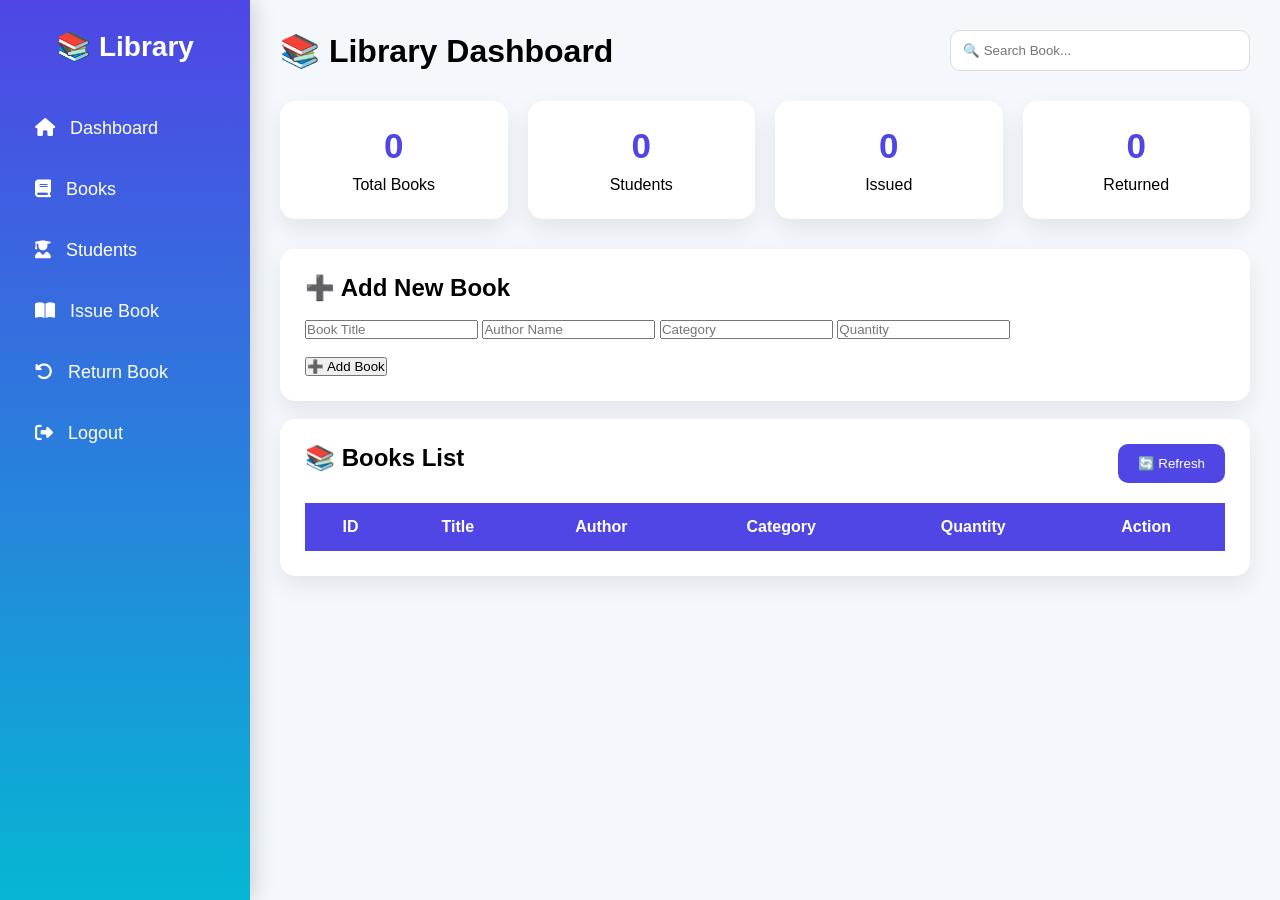
==== Library-Management-System/frontend/index.html @ 8e954e3c "Add files via upload" ====
<!DOCTYPE html>
<html lang="en">

<head>

    <meta charset="UTF-8">
    <meta name="viewport" content="width=device-width, initial-scale=1.0">

    <title>Library Management System</title>

    <link rel="stylesheet" href="style.css">

    <link 
    href="https://cdnjs.cloudflare.com/ajax/libs/font-awesome/6.5.1/css/all.min.css" 
    rel="stylesheet">

</head>


<body>


<!-- Sidebar -->

<div class="sidebar">

    <h2>📚 Library</h2>


    <ul>

        <li>
            <i class="fa-solid fa-house"></i>
            Dashboard
        </li>


        <li>
            <i class="fa-solid fa-book"></i>
            Books
        </li>


        <li>
            <i class="fa-solid fa-user-graduate"></i>
            Students
        </li>


        <li>
            <i class="fa-solid fa-book-open"></i>
            Issue Book
        </li>


        <li>
            <i class="fa-solid fa-rotate-left"></i>
            Return Book
        </li>


        <li>
            <i class="fa-solid fa-right-from-bracket"></i>
            Logout
        </li>


    </ul>


</div>




<!-- Main Content -->

<div class="main">


    <!-- Top Bar -->

    <div class="topbar">


        <h1>
            📚 Library Dashboard
        </h1>


        <input
        type="text"
        id="search"
        placeholder="🔍 Search Book..."
        onkeyup="searchBook()">


    </div>




    <!-- Cards -->

    <div class="cards">


        <div class="card">

            <h2 id="totalBooks">
                0
            </h2>

            <p>
                Total Books
            </p>

        </div>



        <div class="card">

            <h2>
                0
            </h2>

            <p>
                Students
            </p>

        </div>




        <div class="card">

            <h2>
                0
            </h2>

            <p>
                Issued
            </p>

        </div>




        <div class="card">

            <h2>
                0
            </h2>

            <p>
                Returned
            </p>

        </div>


    </div>





    <!-- Add Book Section -->


    <div class="table-box">


        <h2>
            ➕ Add New Book
        </h2>



        <br>


        <input 
        type="text"
        id="title"
        placeholder="Book Title">



        <input 
        type="text"
        id="author"
        placeholder="Author Name">



        <input 
        type="text"
        id="category"
        placeholder="Category">



        <input 
        type="number"
        id="quantity"
        placeholder="Quantity">



        <br><br>



        <button onclick="addBook()">

            ➕ Add Book

        </button>



    </div>




    <br>



    <!-- Books Table -->


    <div class="table-box">


        <div class="table-header">


            <h2>
                📚 Books List
            </h2>



            <button onclick="loadBooks()">

                🔄 Refresh

            </button>



        </div>





        <table>


            <thead>


                <tr>


                    <th>
                        ID
                    </th>


                    <th>
                        Title
                    </th>


                    <th>
                        Author
                    </th>


                    <th>
                        Category
                    </th>


                    <th>
                        Quantity
                    </th>


                    <th>
                        Action
                    </th>


                </tr>


            </thead>




            <tbody id="bookTable">


            </tbody>




        </table>



    </div>



</div>





<script src="./app.js"></script>


</body>


</html>
---- Library-Management-System/frontend/style.css ----
*{
margin:0;
padding:0;
box-sizing:border-box;
font-family:'Segoe UI',sans-serif;
}

body{
display:flex;
background:#f4f7fc;
min-height:100vh;
}

/* Sidebar */

.sidebar{

width:250px;

background:linear-gradient(180deg,#4f46e5,#06b6d4);

color:white;

padding:30px 20px;

position:fixed;

height:100vh;

box-shadow:5px 0 20px rgba(0,0,0,.15);

}

.sidebar h2{

text-align:center;

margin-bottom:40px;

font-size:28px;

}

.sidebar ul{

list-style:none;

}

.sidebar li{

padding:15px;

margin-bottom:10px;

border-radius:10px;

cursor:pointer;

transition:.3s;

font-size:18px;

}

.sidebar li:hover{

background:rgba(255,255,255,.2);

transform:translateX(8px);

}

.sidebar i{

margin-right:10px;

}

/* Main */

.main{

margin-left:250px;

width:100%;

padding:30px;

}

/* Top Bar */

.topbar{

display:flex;

justify-content:space-between;

align-items:center;

margin-bottom:30px;

}

.topbar input{

width:300px;

padding:12px;

border-radius:10px;

border:1px solid #ddd;

outline:none;

}

/* Cards */

.cards{

display:grid;

grid-template-columns:repeat(4,1fr);

gap:20px;

margin-bottom:30px;

}

.card{

background:white;

padding:25px;

border-radius:15px;

box-shadow:0 10px 25px rgba(0,0,0,.08);

transition:.3s;

text-align:center;

}

.card:hover{

transform:translateY(-8px);

}

.card h2{

font-size:35px;

color:#4f46e5;

margin-bottom:10px;

}

/* Table */

.table-box{

background:white;

padding:25px;

border-radius:15px;

box-shadow:0 10px 25px rgba(0,0,0,.08);

}

.table-header{

display:flex;

justify-content:space-between;

margin-bottom:20px;

}

.table-header button{

background:#4f46e5;

color:white;

border:none;

padding:12px 20px;

border-radius:10px;

cursor:pointer;

transition:.3s;

}

.table-header button:hover{

background:#3730a3;

}

table{

width:100%;

border-collapse:collapse;

}

table th{

background:#4f46e5;

color:white;

padding:15px;

}

table td{

padding:15px;

border-bottom:1px solid #ddd;

text-align:center;

}

.edit{

background:#0ea5e9;

color:white;

border:none;

padding:8px 12px;

border-radius:6px;

cursor:pointer;

margin-right:5px;

}

.delete{

background:#ef4444;

color:white;

border:none;

padding:8px 12px;

border-radius:6px;

cursor:pointer;

}

/* Responsive */

@media(max-width:900px){

.sidebar{

width:80px;

}

.sidebar h2{

font-size:18px;

}

.sidebar li{

font-size:0;

}

.sidebar li i{

font-size:20px;

}

.main{

margin-left:80px;

}

.cards{

grid-template-columns:repeat(2,1fr);

}

}

@media(max-width:600px){

.cards{

grid-template-columns:1fr;

}

.topbar{

flex-direction:column;

gap:15px;

}

.topbar input{

width:100%;

}

}
/* ================= MODAL ================= */

.modal{

display:none;

position:fixed;

left:0;

top:0;

width:100%;

height:100%;

background:rgba(0,0,0,.6);

justify-content:center;

align-items:center;

}

.modal-content{

background:white;

width:420px;

padding:30px;

border-radius:15px;

animation:popup .4s;

}

.modal-content input{

width:100%;

padding:12px;

margin-bottom:15px;

border:1px solid #ddd;

border-radius:8px;

}

.close{

float:right;

font-size:30px;

cursor:pointer;

}

@keyframes popup{

from{

transform:scale(.6);

opacity:0;

}

to{

transform:scale(1);

opacity:1;

}

}
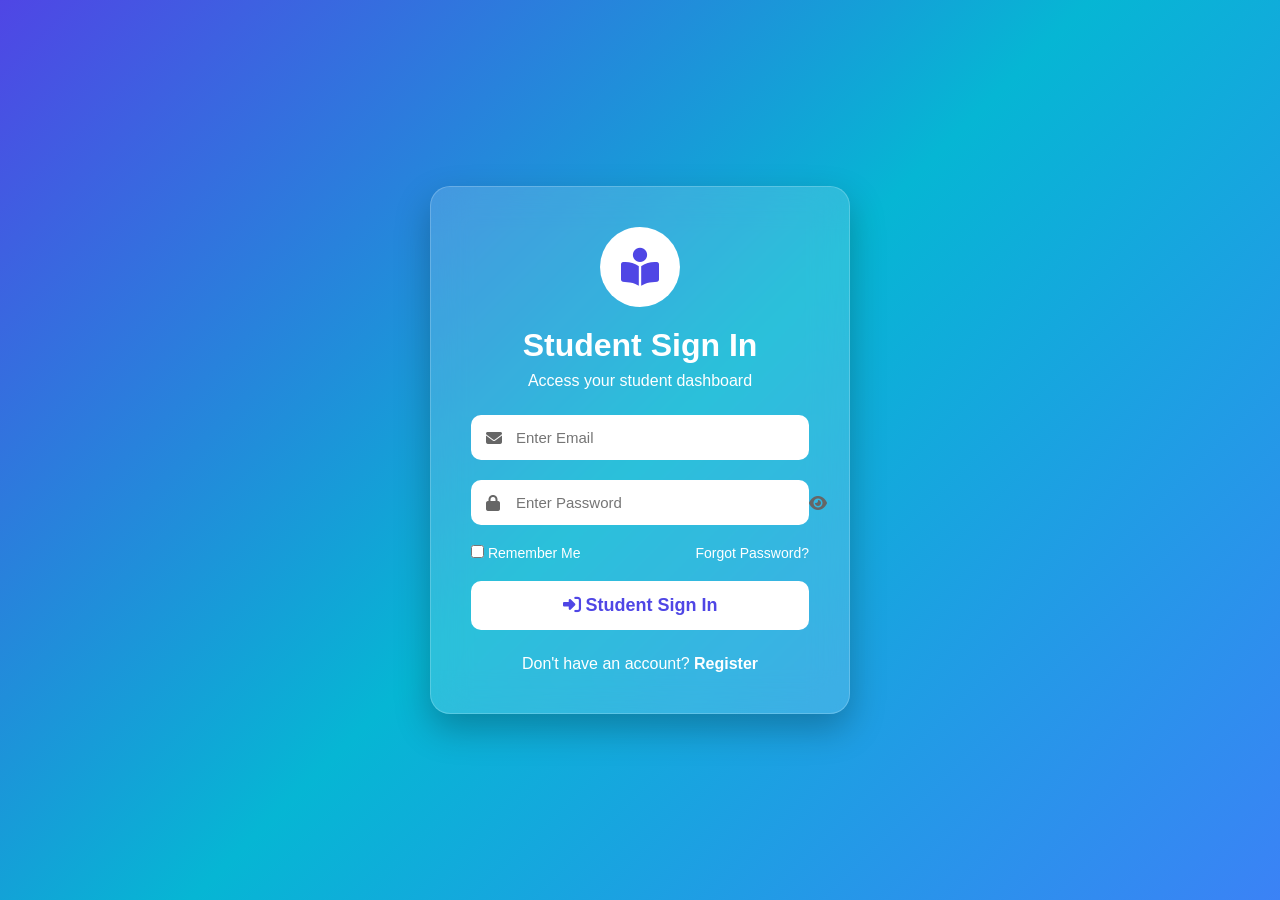
==== commit 1c489ee6: "Add files via upload" ====
--- a/Library-Management-System/frontend/index.html
+++ b/Library-Management-System/frontend/index.html
@@ -83,9 +83,12 @@
     <div class="topbar">
 
 
-        <h1>
-            📚 Library Dashboard
-        </h1>
+        <div>
+            <h1>
+                📚 Library Dashboard
+            </h1>
+            <p id="userStatus" style="color:#555; margin: 0.5rem 0 0 0; font-size: 0.95rem;">Not signed in</p>
+        </div>
 
 
         <input
@@ -215,7 +218,7 @@
 
 
 
-        <button onclick="addBook()">
+        <button type="button" onclick="addBook()">
 
             ➕ Add Book
 
@@ -247,7 +250,7 @@
 
 
 
-            <button onclick="loadBooks()">
+            <button type="button" onclick="loadBooks()">
 
                 🔄 Refresh
 
--- a/Library-Management-System/frontend/style.css
+++ b/Library-Management-System/frontend/style.css
@@ -1,421 +1,401 @@
 *{
-margin:0;
-padding:0;
-box-sizing:border-box;
-font-family:'Segoe UI',sans-serif;
+    margin:0;
+    padding:0;
+    box-sizing:border-box;
+    font-family:'Segoe UI',sans-serif;
 }
 
 body{
-display:flex;
-background:#f4f7fc;
-min-height:100vh;
-}
-
-/* Sidebar */
+    display:flex;
+    background:#f4f7fc;
+    min-height:100vh;
+}
+
+/* ================= Sidebar ================= */
 
 .sidebar{
-
-width:250px;
-
-background:linear-gradient(180deg,#4f46e5,#06b6d4);
-
-color:white;
-
-padding:30px 20px;
-
-position:fixed;
-
-height:100vh;
-
-box-shadow:5px 0 20px rgba(0,0,0,.15);
-
+    width:250px;
+    background:linear-gradient(180deg,#4f46e5,#06b6d4);
+    color:white;
+    padding:30px 20px;
+    position:fixed;
+    left:0;
+    top:0;
+    height:100vh;
+    box-shadow:5px 0 20px rgba(0,0,0,.15);
+    overflow-y:auto;
 }
 
 .sidebar h2{
-
-text-align:center;
-
-margin-bottom:40px;
-
-font-size:28px;
-
+    text-align:center;
+    margin-bottom:40px;
+    font-size:28px;
 }
 
 .sidebar ul{
-
-list-style:none;
-
+    list-style:none;
+    width:100%;
 }
 
 .sidebar li{
-
-padding:15px;
-
-margin-bottom:10px;
-
-border-radius:10px;
-
-cursor:pointer;
-
-transition:.3s;
-
-font-size:18px;
-
+    padding:15px;
+    margin-bottom:10px;
+    border-radius:10px;
+    cursor:pointer;
+    transition:.3s;
+    font-size:18px;
 }
 
 .sidebar li:hover{
-
-background:rgba(255,255,255,.2);
-
-transform:translateX(8px);
-
+    background:rgba(255,255,255,.2);
+    transform:translateX(8px);
 }
 
 .sidebar i{
-
-margin-right:10px;
-
-}
-
-/* Main */
+    margin-right:10px;
+}
+
+/* ================= Main ================= */
 
 .main{
-
-margin-left:250px;
-
-width:100%;
-
-padding:30px;
-
-}
-
-/* Top Bar */
+    margin-left:250px;
+    width:calc(100% - 250px);
+    padding:30px;
+}
+
+/* ================= Topbar ================= */
 
 .topbar{
-
-display:flex;
-
-justify-content:space-between;
-
-align-items:center;
-
-margin-bottom:30px;
-
+    display:flex;
+    justify-content:space-between;
+    align-items:center;
+    margin-bottom:30px;
+    gap:20px;
+}
+
+.topbar h1{
+    font-size:30px;
 }
 
 .topbar input{
-
-width:300px;
-
-padding:12px;
-
-border-radius:10px;
-
-border:1px solid #ddd;
-
-outline:none;
-
-}
-
-/* Cards */
+    width:320px;
+    padding:12px;
+    border:1px solid #ddd;
+    border-radius:10px;
+    outline:none;
+}
+
+/* ================= Cards ================= */
 
 .cards{
-
-display:grid;
-
-grid-template-columns:repeat(4,1fr);
-
-gap:20px;
-
-margin-bottom:30px;
-
+    display:grid;
+    grid-template-columns:repeat(4,1fr);
+    gap:20px;
+    margin-bottom:30px;
 }
 
 .card{
-
-background:white;
-
-padding:25px;
-
-border-radius:15px;
-
-box-shadow:0 10px 25px rgba(0,0,0,.08);
-
-transition:.3s;
-
-text-align:center;
-
+    background:white;
+    padding:25px;
+    border-radius:15px;
+    box-shadow:0 10px 25px rgba(0,0,0,.08);
+    transition:.3s;
+    text-align:center;
 }
 
 .card:hover{
-
-transform:translateY(-8px);
-
+    transform:translateY(-6px);
 }
 
 .card h2{
-
-font-size:35px;
-
-color:#4f46e5;
-
-margin-bottom:10px;
-
-}
-
-/* Table */
+    color:#4f46e5;
+    font-size:35px;
+    margin-bottom:10px;
+}
+
+/* ================= Form & Table ================= */
 
 .table-box{
-
-background:white;
-
-padding:25px;
-
-border-radius:15px;
-
-box-shadow:0 10px 25px rgba(0,0,0,.08);
-
+    background:white;
+    padding:25px;
+    border-radius:15px;
+    box-shadow:0 10px 25px rgba(0,0,0,.08);
+    margin-bottom:25px;
+}
+
+.table-box input{
+    width:100%;
+    padding:12px;
+    margin-bottom:12px;
+    border:1px solid #ddd;
+    border-radius:8px;
+    outline:none;
+}
+
+.table-box button{
+    background:#4f46e5;
+    color:white;
+    border:none;
+    padding:12px 20px;
+    border-radius:8px;
+    cursor:pointer;
+    transition:.3s;
+}
+
+.table-box button:hover{
+    background:#3730a3;
 }
 
 .table-header{
-
-display:flex;
-
-justify-content:space-between;
-
-margin-bottom:20px;
-
-}
-
-.table-header button{
-
-background:#4f46e5;
-
-color:white;
-
-border:none;
-
-padding:12px 20px;
-
-border-radius:10px;
-
-cursor:pointer;
-
-transition:.3s;
-
-}
-
-.table-header button:hover{
-
-background:#3730a3;
-
+    display:flex;
+    justify-content:space-between;
+    align-items:center;
+    margin-bottom:20px;
 }
 
 table{
-
-width:100%;
-
-border-collapse:collapse;
-
+    width:100%;
+    border-collapse:collapse;
+    table-layout:auto;
 }
 
 table th{
-
-background:#4f46e5;
-
-color:white;
-
-padding:15px;
-
+    background:#4f46e5;
+    color:white;
+    padding:15px;
 }
 
 table td{
-
-padding:15px;
-
-border-bottom:1px solid #ddd;
-
-text-align:center;
-
+    padding:15px;
+    text-align:center;
+    border-bottom:1px solid #ddd;
+    word-break:break-word;
 }
 
 .edit{
-
-background:#0ea5e9;
-
-color:white;
-
-border:none;
-
-padding:8px 12px;
-
-border-radius:6px;
-
-cursor:pointer;
-
-margin-right:5px;
-
+    background:#0ea5e9;
+    color:white;
+    border:none;
+    padding:8px 12px;
+    border-radius:6px;
+    cursor:pointer;
+    margin-right:5px;
 }
 
 .delete{
-
-background:#ef4444;
-
-color:white;
-
-border:none;
-
-padding:8px 12px;
-
-border-radius:6px;
-
-cursor:pointer;
-
-}
-
-/* Responsive */
-
-@media(max-width:900px){
-
-.sidebar{
-
-width:80px;
-
-}
-
-.sidebar h2{
-
-font-size:18px;
-
-}
-
-.sidebar li{
-
-font-size:0;
-
-}
-
-.sidebar li i{
-
-font-size:20px;
-
-}
-
-.main{
-
-margin-left:80px;
-
-}
-
-.cards{
-
-grid-template-columns:repeat(2,1fr);
-
-}
-
-}
-
-@media(max-width:600px){
-
-.cards{
-
-grid-template-columns:1fr;
-
-}
-
-.topbar{
-
-flex-direction:column;
-
-gap:15px;
-
-}
-
-.topbar input{
-
-width:100%;
-
-}
-
-}
-/* ================= MODAL ================= */
+    background:#ef4444;
+    color:white;
+    border:none;
+    padding:8px 12px;
+    border-radius:6px;
+    cursor:pointer;
+}
+
+/* ================= Modal ================= */
 
 .modal{
-
-display:none;
-
-position:fixed;
-
-left:0;
-
-top:0;
-
-width:100%;
-
-height:100%;
-
-background:rgba(0,0,0,.6);
-
-justify-content:center;
-
-align-items:center;
-
+    display:none;
+    position:fixed;
+    left:0;
+    top:0;
+    width:100%;
+    height:100%;
+    background:rgba(0,0,0,.6);
+    justify-content:center;
+    align-items:center;
 }
 
 .modal-content{
-
-background:white;
-
-width:420px;
-
-padding:30px;
-
-border-radius:15px;
-
-animation:popup .4s;
-
+    background:white;
+    width:420px;
+    max-width:90%;
+    padding:30px;
+    border-radius:15px;
+    animation:popup .4s;
 }
 
 .modal-content input{
-
-width:100%;
-
-padding:12px;
-
-margin-bottom:15px;
-
-border:1px solid #ddd;
-
-border-radius:8px;
-
+    width:100%;
+    padding:12px;
+    margin-bottom:15px;
+    border:1px solid #ddd;
+    border-radius:8px;
 }
 
 .close{
-
-float:right;
-
-font-size:30px;
-
-cursor:pointer;
-
+    float:right;
+    font-size:30px;
+    cursor:pointer;
 }
 
 @keyframes popup{
-
-from{
-
-transform:scale(.6);
-
-opacity:0;
-
-}
-
-to{
-
-transform:scale(1);
-
-opacity:1;
-
-}
-
+    from{
+        transform:scale(.6);
+        opacity:0;
+    }
+    to{
+        transform:scale(1);
+        opacity:1;
+    }
+}
+
+/* ================= Tablet ================= */
+
+@media(max-width:992px){
+
+    .sidebar{
+        width:120px;
+    }
+
+    .sidebar h2{
+        font-size:18px;
+    }
+
+    .sidebar li{
+        font-size:14px;
+        text-align:left;
+        padding:12px 10px;
+    }
+
+    .sidebar li i{
+        font-size:20px;
+        margin-right:10px;
+    }
+
+    .main{
+        margin-left:120px;
+        width:calc(100% - 120px);
+    }
+
+    .cards{
+        grid-template-columns:repeat(2,1fr);
+    }
+
+    .topbar{
+        flex-direction:column;
+        align-items:flex-start;
+    }
+
+    .topbar input{
+        width:100%;
+    }
+}
+
+/* ================= Mobile ================= */
+
+@media(max-width:768px){
+
+    body{
+        display:block;
+    }
+
+    .sidebar{
+        position:relative;
+        width:100%;
+        height:auto;
+        padding:20px;
+    }
+
+    .sidebar h2{
+        margin-bottom:20px;
+    }
+
+    .sidebar ul{
+        display:flex;
+        flex-direction:column;
+        align-items:stretch;
+        gap:10px;
+    }
+
+    .sidebar li{
+        font-size:14px;
+        padding:12px 15px;
+        margin:0;
+        justify-content:flex-start;
+    }
+
+    .sidebar li i{
+        margin-right:10px;
+        font-size:16px;
+    }
+
+    .main{
+        margin-left:0;
+        width:100%;
+        padding:15px;
+    }
+
+    .cards{
+        grid-template-columns:1fr;
+    }
+
+    .topbar{
+        flex-direction:column;
+        align-items:stretch;
+    }
+
+    .topbar h1{
+        font-size:24px;
+    }
+
+    .topbar input{
+        width:100%;
+    }
+
+    .table-header{
+        flex-direction:column;
+        gap:10px;
+        align-items:stretch;
+    }
+
+    .table-header button{
+        width:100%;
+    }
+
+    .table-box{
+        overflow-x:auto;
+    }
+
+    table{
+        width:100%;
+        min-width:auto;
+    }
+
+    table th,
+    table td{
+        padding:12px 10px;
+        text-align:left;
+    }
+
+    .table-box input,
+    .table-box button{
+        width:100%;
+    }
+}
+
+/* ================= Small Mobile ================= */
+
+@media(max-width:480px){
+
+    .sidebar ul{
+        flex-direction:column;
+        align-items:center;
+    }
+
+    .sidebar li{
+        width:100%;
+        text-align:center;
+    }
+
+    .topbar h1{
+        font-size:20px;
+    }
+
+    .card{
+        padding:20px;
+    }
+
+    .card h2{
+        font-size:28px;
+    }
 }
